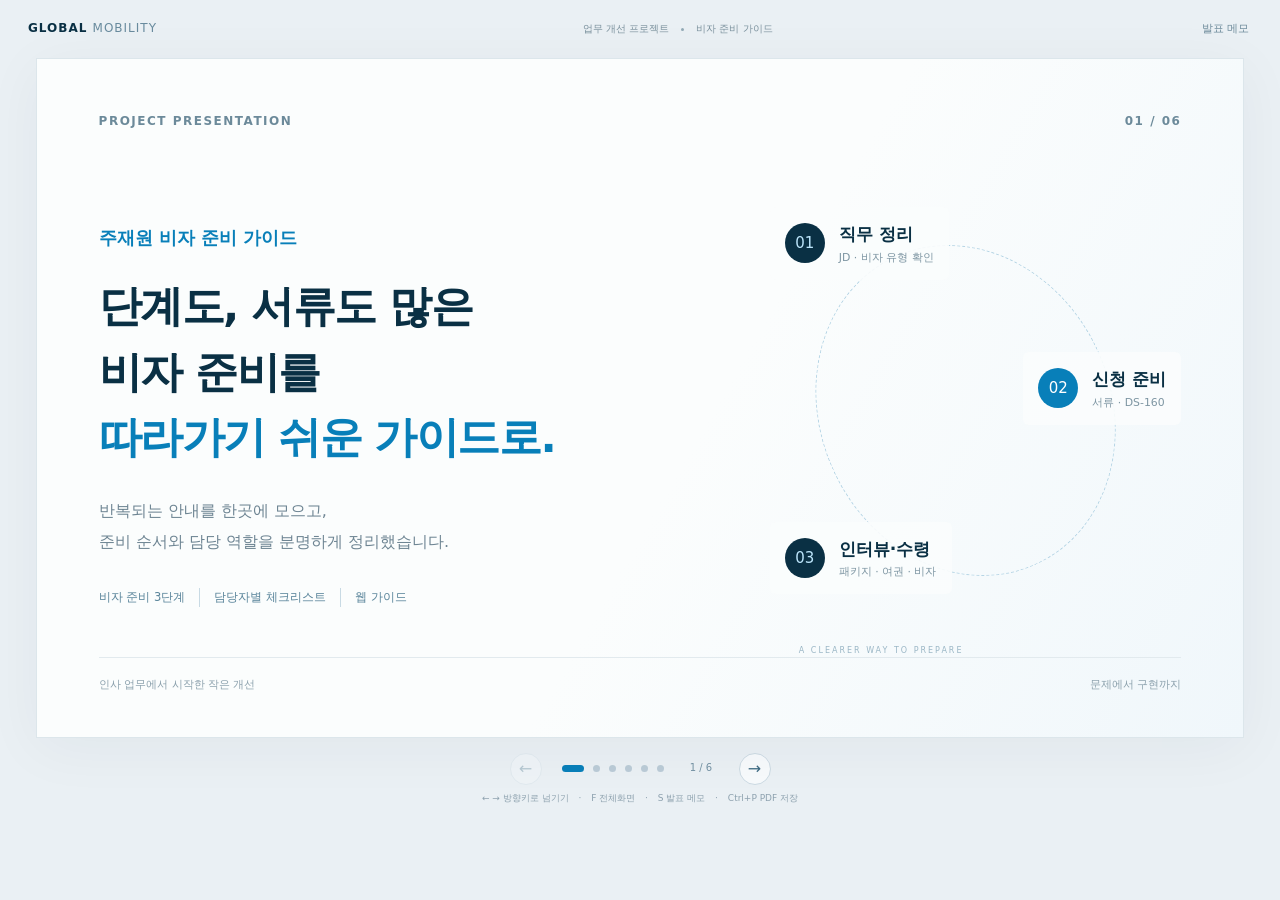
==== presentation/index.html @ 64a3f2ff "주재원 비자 준비 가이드 6장 웹 발표자료 제작" ====
<!doctype html>
<html lang="ko">
<head>
<meta charset="utf-8"><meta name="viewport" content="width=device-width,initial-scale=1">
<meta name="description" content="단계와 케이스가 많은 주재원 비자 준비를 순서와 역할이 보이는 가이드로 만든 과정. 6장 웹 발표자료.">
<title>주재원 비자 준비 가이드 · 프로젝트 발표</title>
<link rel="stylesheet" href="slides.css">
</head>
<body>
<a class="skip" href="#deck">발표 본문으로 이동</a>
<header class="masthead"><a href="#1" class="wordmark">GLOBAL <span>MOBILITY</span></a><span>업무 개선 프로젝트 <i></i> 비자 준비 가이드</span><button class="quiet" id="notesButton" type="button" aria-controls="speakerNotes" aria-expanded="false">발표 메모</button></header>
<main class="deck" id="deck" aria-label="주재원 비자 준비 가이드 발표자료">
 <section class="slide cover is-active" id="slide-1" aria-labelledby="title-1" data-title="과제 소개">
  <div class="slide-top"><span>PROJECT PRESENTATION</span><span>01 / 06</span></div>
  <div class="cover-layout"><div><p class="eyebrow">주재원 비자 준비 가이드</p><h1 id="title-1">단계도, 서류도 많은<br>비자 준비를<br><em>따라가기 쉬운 가이드로.</em></h1><p class="lead">반복되는 안내를 한곳에 모으고,<br>준비 순서와 담당 역할을 분명하게 정리했습니다.</p><div class="cover-tags"><span>비자 준비 3단계</span><span>담당자별 체크리스트</span><span>웹 가이드</span></div></div><div class="journey-art" aria-label="직무 정리에서 비자 수령까지"><div class="orbit"></div><div class="route-point point-one"><span>01</span><b>직무 정리</b><small>JD · 비자 유형 확인</small></div><div class="route-point point-two"><span>02</span><b>신청 준비</b><small>서류 · DS-160</small></div><div class="route-point point-three"><span>03</span><b>인터뷰·수령</b><small>패키지 · 여권 · 비자</small></div><span class="art-caption">A CLEARER WAY TO PREPARE</span></div></div>
  <footer class="slide-foot"><span>인사 업무에서 시작한 작은 개선</span><span>문제에서 구현까지</span></footer>
 </section>
 <section class="slide" id="slide-2" aria-labelledby="title-2" data-title="업무의 어려움">
  <div class="slide-top"><span>01 &nbsp; 과제 배경</span><span>02 / 06</span></div>
  <h2 id="title-2">단계도, 질문도,<br><em>케이스도 많았습니다.</em></h2><p class="subtitle">한 번 안내하는 것만으로 끝나기 어려운 업무였습니다.</p>
  <div class="problem-columns"><article><span class="large-number">01</span><h3>준비 단계가 많다</h3><p>직무 정리, 서류 발급, 신청서 작성,<br>예약과 인터뷰까지 이어집니다.</p><blockquote>“무엇부터 시작하면 되나요?”</blockquote></article><article><span class="large-number">02</span><h3>질문이 반복된다</h3><p>필요 서류와 준비 담당자,<br>다음 순서를 수시로 묻게 됩니다.</p><blockquote>“이 서류는 누가 준비하나요?”</blockquote></article><article><span class="large-number">03</span><h3>케이스마다 다르다</h3><p>가족동반, 비자 유형, 과거 이력에 따라<br>추가로 준비할 내용이 달라집니다.</p><blockquote>“제 경우에도 필요한가요?”</blockquote></article></div>
  <div class="takeaway"><span>출발점</span><p>매번 설명하던 내용을, 파견자가 먼저 찾아볼 수 있게 만들자.</p></div>
 </section>
 <section class="slide" id="slide-3" aria-labelledby="title-3" data-title="해결 방향">
  <div class="slide-top"><span>02 &nbsp; 해결 방향</span><span>03 / 06</span></div>
  <h2 id="title-3">공통 절차는 <em>순서대로,</em><br>준비 서류는 <em>역할별로.</em></h2>
  <div class="solution-flow"><article><span>STEP 01</span><h3>JD·비자 유형 확인</h3><p>업무와 역할부터 정리</p></article><b aria-hidden="true">→</b><article><span>STEP 02</span><h3>구비서류·신청서</h3><p>주체를 나누어 함께 준비</p></article><b aria-hidden="true">→</b><article><span>STEP 03</span><h3>인터뷰·비자 수령</h3><p>예약부터 수령까지 확인</p></article></div>
  <div class="role-map"><span class="role-heading">누가 준비하는지도 함께</span><div><strong>개인</strong><p>본인 서류·신청 정보</p></div><div><strong>회사·HR</strong><p>회사 자료·서명 조율</p></div><div><strong>변호사</strong><p>문서 초안·검토·패키지</p></div><div><strong>동반가족</strong><p>해당되는 추가 서류</p></div></div>
  <footer class="slide-foot"><span>안내를 읽는 데서, 준비를 진행하는 데로</span><span>순서 + 역할 + 체크</span></footer>
 </section>
 <section class="slide" id="slide-4" aria-labelledby="title-4" data-title="제작 과정">
  <div class="slide-top"><span>03 &nbsp; 제작 과정</span><span>04 / 06</span></div>
  <h2 id="title-4">실제 자료를 정리하고,<br><em>사용자 관점으로 다듬었습니다.</em></h2>
  <div class="build-timeline"><article><span>01</span><h3>자료 정리</h3><p>안내 이메일과 비자 구비서류에서<br>공통 절차·준비 항목 추출</p><small>개인정보와 금전 수치 제외</small></article><article><span>02</span><h3>범위 좁히기</h3><p>전체 온보딩에서<br>비자 준비에 먼저 집중</p><small>핵심 3단계로 구성</small></article><article><span>03</span><h3>화면 구현</h3><p>단계 이동, 역할별 체크리스트,<br>전체보기 문서 연결</p><small>HTML · CSS 기반 가이드</small></article><article><span>04</span><h3>피드백 반영</h3><p>불필요한 설명을 줄이고<br>바로 행동할 수 있는 내용 보완</p><small>본문이 직접 보이는 구조로 개선</small></article></div>
  <div class="tool-row"><span>활용 도구</span><b>ChatGPT Codex</b><b>GitHub</b><b>HTML · CSS · JavaScript</b><p>작게 만들고 확인하며 수정하는 방식으로 진행했습니다.</p></div>
 </section>
 <section class="slide result-slide" id="slide-5" aria-labelledby="title-5" data-title="구현 결과">
  <div class="slide-top"><span>04 &nbsp; 구현 결과</span><span>05 / 06</span></div>
  <h2 id="title-5">순서를 확인하고, <em>내 준비 항목을 체크합니다.</em></h2><p class="subtitle">실제 구현 화면에서 발췌했습니다. 화면을 누르면 크게 볼 수 있습니다.</p>
  <div class="demo-pair"><figure><button type="button" class="demo-preview" data-demo="stage" aria-label="준비 순서 화면 크게 보기"><div class="frame-shell"><iframe src="examples/stage.html" title="실제 구현 화면 발췌: 비자 준비 단계" tabindex="-1" loading="eager"></iframe></div><span class="zoom-hint">화면 확대 ↗</span></button><figcaption><span>01</span><div><strong>무엇부터 할지 확인</strong><p>3단계와 지금 해야 할 일을 함께 안내</p></div></figcaption></figure><figure><button type="button" class="demo-preview" data-demo="checklist" aria-label="담당자별 체크리스트 화면 크게 보기"><div class="frame-shell"><iframe src="examples/checklist.html" title="실제 구현 화면 발췌: 담당자별 서류 체크리스트" tabindex="-1" loading="eager"></iframe></div><span class="zoom-hint">화면 확대 ↗</span></button><figcaption><span>02</span><div><strong>누가 준비할지 구분</strong><p>개인·회사/HR·변호사·가족 항목별 체크</p></div></figcaption></figure></div>
  <div class="result-summary"><span>현재 구현</span><b>비자 준비 3단계</b><b>44개 체크 항목</b><b>전체보기 문서</b><small>문의 감소·시간 절감 효과는 시범 사용 후 확인할 계획입니다.</small></div>
 </section>
 <section class="slide final-slide" id="slide-6" aria-labelledby="title-6" data-title="배운 점과 다음 단계">
  <div class="slide-top"><span>05 &nbsp; 배운 점과 다음 단계</span><span>06 / 06</span></div>
  <h2 id="title-6">정보를 많이 담는 것보다,<br><em>다음 행동이 보이는 안내.</em></h2>
  <div class="closing-layout"><section><p class="section-kicker">이번에 배운 점</p><h3>사용자가 찾는 것은<br>“그래서 무엇을 하면 되나요?”</h3><p>범위를 좁히고, 순서와 담당 역할을 구분하니<br>안내의 목적과 화면 구성이 명확해졌습니다.</p></section><section><p class="section-kicker">앞으로의 활용</p><ol class="next-plan"><li><span>1</span><div><h3>담당자 내용 검토</h3><p>실제 운영 절차와 준비 주체 확인</p></div></li><li><span>2</span><div><h3>실제 파견자 시범 사용</h3><p>막히는 단계와 반복 질문 수집</p></div></li><li><span>3</span><div><h3>FAQ·양식·케이스별 안내 보완</h3><p>필요한 자료를 바로 찾도록 연결</p></div></li></ol></section></div>
  <div class="takeaway"><span>다음 검증</span><p>반복 문의 · 준비 누락 · 필요한 정보를 찾는 시간</p></div>
 </section>
</main>
<nav class="deck-controls" aria-label="발표자료 이동"><button id="prev" class="control-arrow" type="button" aria-label="이전 장">←</button><div id="slideDots" class="dots"></div><span id="slideCounter" aria-live="polite">1 / 6</span><button id="next" class="control-arrow" type="button" aria-label="다음 장">→</button></nav>
<p class="keyboard-help">← → 방향키로 넘기기 <span>·</span> F 전체화면 <span>·</span> S 발표 메모 <span>·</span> Ctrl+P PDF 저장</p>
<aside class="speaker-notes" id="speakerNotes" aria-label="발표자 메모" hidden><div><strong id="notesTitle">발표 메모</strong><button type="button" id="closeNotes" class="quiet" aria-label="발표 메모 닫기">닫기 ×</button></div><p id="notesText"></p></aside>
<dialog id="demoDialog" aria-label="홈페이지 구현 화면 확대"><div class="dialog-toolbar"><strong id="demoTitle">구현 화면 발췌</strong><button id="closeDemo" type="button">닫기 ×</button></div><iframe id="demoFrame" title="확대한 구현 화면"></iframe></dialog>
<script src="slides.js" defer></script>
</body></html>
---- presentation/slides.css ----
:root{--navy:#0a3044;--blue:#087fb9;--ink:#153b50;--muted:#6c8290;--line:#dae5eb;--paper:#fbfdfd;--pale:#edf6fb}*{box-sizing:border-box}body{margin:0;font-family:"Malgun Gothic","맑은 고딕",system-ui,sans-serif;background:#eaf0f4;color:var(--ink);line-height:1.65}a{color:inherit}button{font:inherit;cursor:pointer}button:disabled{cursor:default;opacity:.3}button:focus-visible,a:focus-visible{outline:3px solid #e4ad45;outline-offset:4px}h1,h2,h3,p,figure{margin:0}.skip{position:fixed;top:-80px;left:15px;z-index:20;background:#fff;padding:10px}.skip:focus{top:10px}.masthead{max-width:1432px;margin:0 auto;display:flex;align-items:center;gap:20px;justify-content:space-between;padding:17px 28px;font-size:10px;color:#7b919d}.wordmark{text-decoration:none;font-size:12px;font-weight:700;letter-spacing:1px;color:var(--navy)}.wordmark span{font-weight:400;color:#698b9e}.masthead>span{display:flex;align-items:center;gap:12px}.masthead i{width:3px;height:3px;background:#93aab6;border-radius:50%}.quiet{background:none;border:0;color:#6e8b9b;padding:3px;font-size:11px}.deck{width:min(calc(100vw - 72px),1420px);margin:0 auto}.slide{position:relative;aspect-ratio:16/9;padding:4.4% 5.1% 3.5%;background:var(--paper);box-shadow:0 10px 55px #0a30440c;display:flex;flex-direction:column;overflow:visible;margin-bottom:25px;border:1px solid #dce6eb}.js-deck .deck{width:min(calc(100vw - 72px),calc((100vh - 148px)*16/9),1420px)}.js-deck .slide{display:none;margin-bottom:0}.js-deck .slide.is-active{display:flex}.slide-top{display:flex;justify-content:space-between;gap:15px;font-size:clamp(8px,1vw,12px);letter-spacing:1.5px;color:#6c8a9a;margin-bottom:3.8%;font-weight:600}.slide h2{font-size:clamp(23px,3.2vw,46px);line-height:1.42;font-weight:700;letter-spacing:-1.4px;color:var(--navy)}em{font-style:normal;color:var(--blue)}.subtitle{font-size:clamp(10px,1.15vw,16px);color:var(--muted);margin-top:1.1%}.cover{background:linear-gradient(120deg,#fbfdfd 0%,#fbfdfd 55%,#f0f7fb 100%)}.cover-layout{display:grid;grid-template-columns:1.5fr 1fr;gap:4%;align-items:center;flex:1}.eyebrow{font-size:clamp(11px,1.4vw,18px);color:var(--blue);margin-bottom:3.5%;font-weight:700}.cover h1{font-size:clamp(25px,3.35vw,48px);line-height:1.52;letter-spacing:-1.5px;color:var(--navy)}.lead{font-size:clamp(11px,1.25vw,17px);color:#6e8593;line-height:1.95;margin-top:4%}.cover-tags{display:flex;gap:14px;margin-top:5%;font-size:clamp(8px,.9vw,12px);color:#59849a}.cover-tags span+span{border-left:1px solid #c8dae4;padding-left:14px}.slide-foot{display:flex;justify-content:space-between;gap:15px;font-size:clamp(8px,.85vw,11px);color:#8ba0ac;border-top:1px solid #e2eaee;padding-top:1.7%;margin-top:auto}.journey-art{align-self:stretch;position:relative;min-height:300px}.orbit{position:absolute;left:13%;top:14%;width:70%;height:70%;border:1px dashed #b6d5e5;border-radius:50%;transform:rotate(-25deg)}.route-point{position:absolute;display:grid;grid-template-columns:42px 1fr;column-gap:12px;color:var(--navy);background:#fbfdfde6;padding:13px 15px;border-radius:6px}.route-point span{grid-row:span 2;display:grid;place-items:center;background:var(--navy);color:#bce5fb;font-size:15px;border-radius:50%;width:40px;height:40px;align-self:center}.route-point b{font-size:clamp(11px,1.35vw,18px)}.route-point small{font-size:clamp(8px,.85vw,11px);color:#7d95a2;white-space:nowrap}.point-one{top:7%;left:1%}.point-two{top:37%;right:0}.point-three{bottom:13%;left:1%}.point-two span{background:var(--blue);color:white}.art-caption{position:absolute;bottom:0;left:8%;font-size:8px;letter-spacing:2px;color:#9bb7c6}.problem-columns{display:grid;grid-template-columns:repeat(3,1fr);gap:4%;margin-top:5%;flex:1}.problem-columns article{border-top:2px solid #c4dce8;padding-top:6%}.large-number{font-size:clamp(16px,2.2vw,31px);color:#a6c4d5;font-weight:300}.problem-columns h3{font-size:clamp(14px,1.8vw,24px);margin-top:4%;margin-bottom:7%;letter-spacing:-.6px}.problem-columns p{font-size:clamp(10px,1.15vw,16px);color:var(--muted);line-height:1.95}.problem-columns blockquote{margin:10% 0 0;font-size:clamp(10px,1.1vw,15px);color:#3b7492}.takeaway{display:flex;gap:24px;align-items:center;border-top:1px solid #dae7ee;padding-top:2.4%;margin-top:auto;font-size:clamp(11px,1.35vw,18px)}.takeaway>span{font-size:clamp(9px,.9vw,12px);color:var(--blue);white-space:nowrap;font-weight:700}.takeaway p{font-weight:500;letter-spacing:-.3px}.solution-flow{display:grid;grid-template-columns:1fr 28px 1fr 28px 1fr;gap:2%;margin-top:5%;align-items:center}.solution-flow>article{padding:7% 0 9%;border-bottom:2px solid #8abbd6}.solution-flow span{font-size:clamp(8px,.9vw,12px);letter-spacing:1px;color:var(--blue)}.solution-flow h3{font-size:clamp(13px,1.7vw,23px);margin-top:4%;margin-bottom:3%;letter-spacing:-.6px}.solution-flow p{font-size:clamp(10px,1.1vw,15px);color:var(--muted)}.solution-flow>b{font-size:20px;font-weight:400;color:#92b8cc}.role-map{display:grid;grid-template-columns:1.1fr repeat(4,1fr);gap:3%;margin:4% 0;align-items:center}.role-heading{font-size:clamp(10px,1vw,14px);color:#6d8c9e;max-width:95px}.role-map strong{font-size:clamp(12px,1.5vw,20px)}.role-map p{font-size:clamp(8px,.95vw,13px);margin-top:6px;color:var(--muted)}.build-timeline{display:grid;grid-template-columns:repeat(4,1fr);gap:2.5%;margin-top:5.5%;flex:1}.build-timeline article{border-top:1px solid #bcd1dd;padding-top:8%;position:relative}.build-timeline article:before{content:'';position:absolute;top:-4px;left:0;background:var(--blue);border:3px solid #d3e7f3;width:9px;height:9px;border-radius:50%}.build-timeline article>span{color:#93b9cd;font-size:clamp(14px,1.9vw,26px)}.build-timeline h3{font-size:clamp(14px,1.65vw,23px);margin:6% 0 8%}.build-timeline p{font-size:clamp(9px,1.05vw,14px);line-height:1.95;color:#5d7e91}.build-timeline small{font-size:clamp(8px,.85vw,12px);color:#8da3b0;display:block;margin-top:10%}.tool-row{display:flex;align-items:center;gap:15px;font-size:clamp(8px,.9vw,12px);border-top:1px solid var(--line);padding-top:2.2%;margin-top:auto;flex-wrap:wrap}.tool-row>span{color:var(--blue)}.tool-row b{font-weight:500;color:#5b7c90}.tool-row p{flex-basis:100%;font-size:clamp(9px,1vw,13px);color:#8c9faa;margin-top:-7px}.result-slide h2{font-size:clamp(21px,2.65vw,38px)}.result-slide .slide-top{margin-bottom:2%}.result-slide .subtitle{font-size:clamp(9px,1vw,13px)}.demo-pair{display:grid;grid-template-columns:1fr 1fr;gap:3%;margin-top:2.8%;margin-bottom:2%}.demo-preview{position:relative;display:block;width:100%;border:1px solid #cbdce7;background:#f4f8fb;border-radius:5px;padding:0;overflow:hidden;aspect-ratio:16/9;cursor:zoom-in}.frame-shell{position:absolute;inset:0;overflow:hidden}.frame-shell iframe{width:1140px;height:900px;position:absolute;top:0;left:0;border:0;transform-origin:top left;pointer-events:none}.zoom-hint{position:absolute;right:10px;bottom:9px;font-size:9px;color:#286685;background:#ffffffed;padding:3px 8px;border-radius:3px}.demo-pair figcaption{display:flex;gap:12px;align-items:flex-start;margin-top:3%}.demo-pair figcaption>span{color:var(--blue);font-size:clamp(10px,1.15vw,16px);padding-top:2px}.demo-pair strong{font-size:clamp(12px,1.4vw,19px)}.demo-pair figcaption p{font-size:clamp(9px,1vw,13px);color:var(--muted);margin-top:5px}.result-summary{border-top:1px solid var(--line);padding-top:2%;display:flex;gap:20px;align-items:center;flex-wrap:wrap;margin-top:auto;font-size:clamp(9px,1vw,14px)}.result-summary>span{color:var(--blue);font-size:.85em}.result-summary b{font-weight:500;color:#3c657d}.result-summary small{flex-basis:100%;color:#8a9fac;font-size:.8em;margin-top:-12px}.closing-layout{display:grid;grid-template-columns:1.05fr 1fr;gap:10%;margin-top:5%;flex:1}.section-kicker{font-size:clamp(9px,.95vw,13px);color:var(--blue);margin-bottom:7%}.closing-layout>section:first-child h3{font-size:clamp(17px,2.1vw,29px);line-height:1.7;letter-spacing:-.8px}.closing-layout>section:first-child>p:last-child{font-size:clamp(10px,1.1vw,15px);color:var(--muted);line-height:1.95;margin-top:5%}.next-plan{list-style:none;padding:0;margin:0}.next-plan li{display:flex;gap:14px;margin:0 0 6%;align-items:flex-start}.next-plan span{font-size:12px;display:grid;place-items:center;width:28px;height:28px;border-radius:50%;border:1px solid #c4dae7;color:var(--blue);flex-shrink:0;margin-top:2px}.next-plan h3{font-size:clamp(12px,1.4vw,19px)}.next-plan p{font-size:clamp(9px,1vw,13px);color:var(--muted);margin-top:5px}.deck-controls{display:flex;align-items:center;justify-content:center;gap:20px;margin:15px auto 6px}.control-arrow{border:1px solid #ccdae3;background:#f7fafc;border-radius:50%;width:32px;height:32px;color:#3e6b83;line-height:1}.dots{display:flex;gap:9px}.dot{border:0;width:7px;height:7px;border-radius:50%;padding:0;background:#bacbd7}.dot[aria-current=true]{background:var(--blue);width:22px;border-radius:7px}.deck-controls>span{font-size:10px;color:#7290a2;min-width:35px;text-align:center}.keyboard-help{text-align:center;color:#8da1ae;font-size:9px;margin-bottom:12px}.keyboard-help span{margin:0 7px}.speaker-notes{position:fixed;bottom:10px;right:20px;width:min(560px,calc(100vw - 40px));background:#fff;border:1px solid #ccdce6;border-radius:10px;box-shadow:0 8px 60px #082b4540;z-index:20;padding:20px 23px}.speaker-notes>div{display:flex;justify-content:space-between;gap:20px;font-size:14px;margin-bottom:10px}.speaker-notes>p{font-size:13px;color:#5c7688;line-height:1.95}dialog{border:0;border-radius:10px;padding:0;width:min(1240px,95vw);height:min(900px,93vh);box-shadow:0 20px 100px #00172250;background:white}dialog::backdrop{background:#052a40c9;backdrop-filter:blur(4px)}.dialog-toolbar{height:52px;display:flex;align-items:center;justify-content:space-between;padding:0 20px;border-bottom:1px solid var(--line);font-size:13px}.dialog-toolbar button{border:0;background:none;color:#5b7f94;font-size:12px}dialog>iframe{width:100%;height:calc(100% - 52px);border:0}[hidden]{display:none!important}
@media(max-width:900px){.masthead{padding:13px 20px}.masthead>span{display:none}.deck,.js-deck .deck{width:calc(100vw - 30px)}.slide,.js-deck .slide{min-height:calc((100vw - 30px)*.5625);aspect-ratio:16/9;padding:4% 5%}.journey-art{min-height:180px}.route-point{padding:8px;grid-template-columns:27px 1fr;column-gap:8px}.route-point span{width:26px;height:26px;font-size:10px}.art-caption{display:none}.cover h1{font-size:clamp(23px,3.3vw,35px)}.problem-columns{margin-top:3%}.problem-columns blockquote{margin-top:7%}.tool-row{gap:10px}.next-plan span{width:21px;height:21px;font-size:10px}.next-plan li{gap:9px}.result-summary{gap:12px}.result-summary small{margin-top:-6px}}
@media(max-width:600px){.masthead{padding:14px 16px}.deck,.js-deck .deck{width:calc(100vw - 22px)}.slide,.js-deck .slide{aspect-ratio:auto;min-height:calc(100svh - 142px);padding:24px 23px}.slide-top{font-size:8px;margin-bottom:25px}.slide h2{font-size:27px;letter-spacing:-.8px}.cover-layout{display:block}.cover h1{font-size:30px;line-height:1.55}.eyebrow{font-size:13px;margin-bottom:15px}.lead{font-size:13px;margin-top:20px}.journey-art{display:none}.cover-tags{font-size:10px;gap:10px;margin-top:27px}.cover-tags span+span{padding-left:10px}.slide-foot{font-size:8px;margin-top:30px;padding-top:15px}.problem-columns{display:block;margin-top:20px}.problem-columns article{padding-top:10px;margin:13px 0 20px;position:relative;padding-left:40px}.large-number{position:absolute;top:12px;left:0;font-size:20px}.problem-columns h3{font-size:17px;margin:0 0 6px}.problem-columns p{font-size:12px}.problem-columns br{display:none}.problem-columns blockquote{font-size:11px;margin-top:7px}.takeaway{gap:13px;margin-top:15px;padding-top:17px;font-size:12px}.takeaway>span{font-size:10px}.subtitle{font-size:12px;margin-top:12px}.solution-flow{grid-template-columns:1fr;margin-top:24px;gap:0}.solution-flow>article{padding:10px 0;border-bottom:1px solid var(--line)}.solution-flow>b{display:none}.solution-flow article span{font-size:9px}.solution-flow h3{font-size:17px;margin:2px 0 3px}.solution-flow p{font-size:11px}.role-map{grid-template-columns:1fr 1fr;gap:15px;margin-top:24px;margin-bottom:15px}.role-heading{grid-column:1/-1;max-width:none;font-size:11px}.role-map strong{font-size:14px}.role-map p{font-size:10px}.build-timeline{grid-template-columns:1fr 1fr;gap:22px 17px;margin-top:27px}.build-timeline h3{font-size:17px}.build-timeline p{font-size:11px}.build-timeline br{display:none}.build-timeline small{font-size:9px}.build-timeline article>span{font-size:20px}.tool-row{font-size:9px;margin-top:24px;padding-top:16px}.tool-row p{font-size:10px;line-height:1.8;margin-top:0}.demo-pair{display:block;margin:20px 0}.demo-pair figure+figure{margin-top:20px}.demo-pair figcaption{margin-top:10px}.demo-pair strong{font-size:14px}.demo-pair figcaption p{font-size:11px}.result-summary{font-size:10px;gap:9px;margin-top:0;padding-top:13px}.result-summary small{font-size:9px;margin-top:0}.closing-layout{grid-template-columns:1fr;gap:24px;margin-top:25px}.section-kicker{font-size:10px;margin-bottom:12px}.closing-layout>section:first-child h3{font-size:20px}.closing-layout>section:first-child>p:last-child{font-size:12px;margin-top:12px}.next-plan h3{font-size:14px}.next-plan p{font-size:11px}.next-plan li{margin-bottom:16px}.deck-controls{gap:15px;margin-top:13px}.keyboard-help{font-size:8px}.speaker-notes>p{font-size:12px}}
@media(prefers-reduced-motion:reduce){*{scroll-behavior:auto!important}}
@media print{@page{size:A4 landscape;margin:0}body{background:white}.masthead,.deck-controls,.keyboard-help,.speaker-notes,dialog{display:none!important}.deck,.js-deck .deck{width:297mm;margin:0}.slide,.js-deck .slide,.js-deck .slide.is-active{display:flex!important;aspect-ratio:auto;width:297mm;height:210mm;min-height:0;padding:17mm 20mm;box-shadow:none;border:0;margin:0;break-after:page}.slide:last-child{break-after:auto}.slide h2{font-size:30pt}.cover h1{font-size:32pt}.slide-top{font-size:9pt}.subtitle,.lead{font-size:12pt}.frame-shell iframe{transform:scale(.37)!important}.zoom-hint{display:none}.demo-preview{pointer-events:none}.problem-columns h3,.solution-flow h3,.build-timeline h3{font-size:18pt}.problem-columns p,.solution-flow p,.build-timeline p{font-size:11pt}.slide-foot{font-size:9pt}}
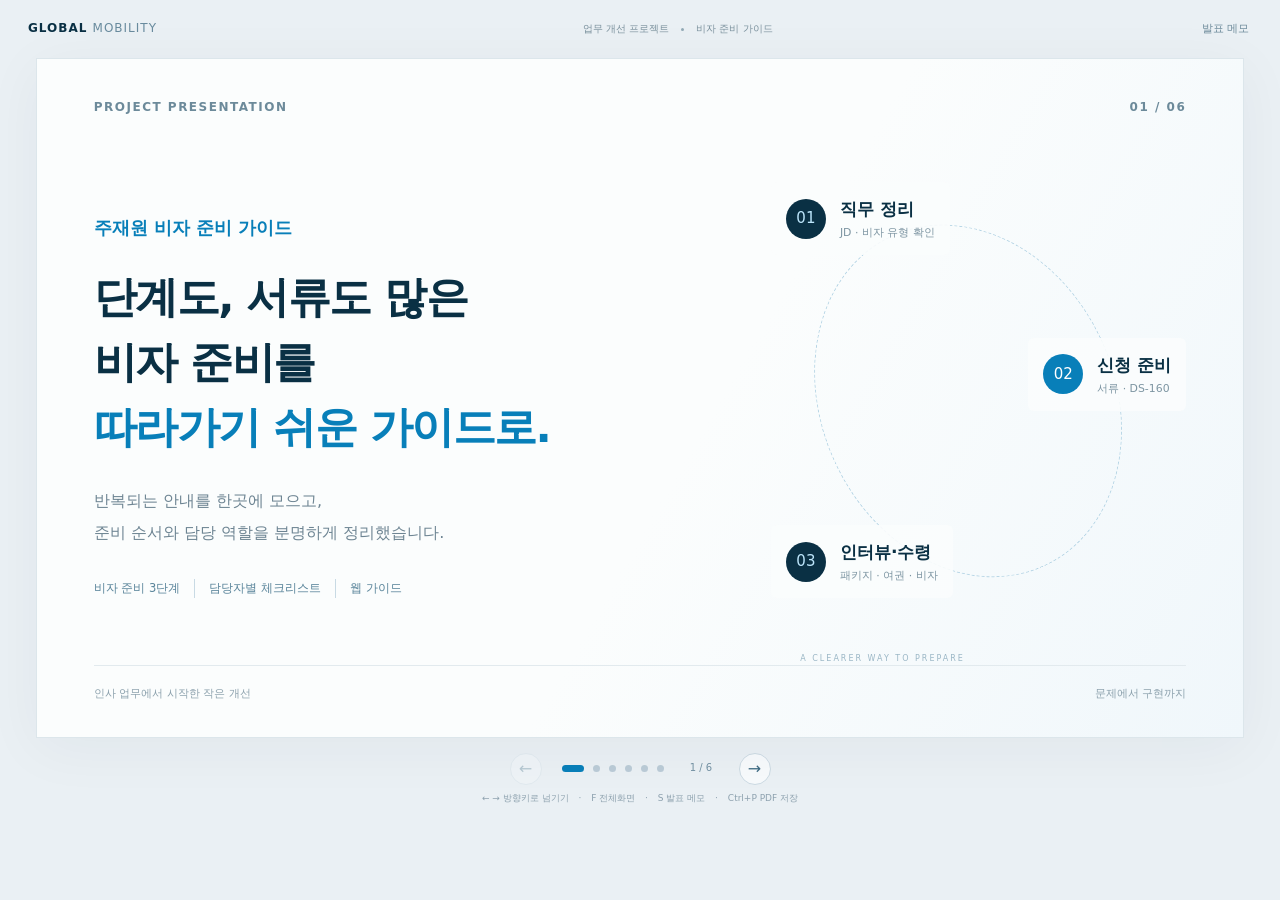
==== commit 4c48fadb: "발표 스타일과 동작 파일의 최신 버전 연결" ====
--- a/presentation/index.html
+++ b/presentation/index.html
@@ -4,7 +4,7 @@
 <meta charset="utf-8"><meta name="viewport" content="width=device-width,initial-scale=1">
 <meta name="description" content="단계와 케이스가 많은 주재원 비자 준비를 순서와 역할이 보이는 가이드로 만든 과정. 6장 웹 발표자료.">
 <title>주재원 비자 준비 가이드 · 프로젝트 발표</title>
-<link rel="stylesheet" href="slides.css">
+<link rel="stylesheet" href="slides.css?v=20261125-2">
 </head>
 <body>
 <a class="skip" href="#deck">발표 본문으로 이동</a>
@@ -51,5 +51,5 @@
 <p class="keyboard-help">← → 방향키로 넘기기 <span>·</span> F 전체화면 <span>·</span> S 발표 메모 <span>·</span> Ctrl+P PDF 저장</p>
 <aside class="speaker-notes" id="speakerNotes" aria-label="발표자 메모" hidden><div><strong id="notesTitle">발표 메모</strong><button type="button" id="closeNotes" class="quiet" aria-label="발표 메모 닫기">닫기 ×</button></div><p id="notesText"></p></aside>
 <dialog id="demoDialog" aria-label="홈페이지 구현 화면 확대"><div class="dialog-toolbar"><strong id="demoTitle">구현 화면 발췌</strong><button id="closeDemo" type="button">닫기 ×</button></div><iframe id="demoFrame" title="확대한 구현 화면"></iframe></dialog>
-<script src="slides.js" defer></script>
+<script src="slides.js?v=20261125-2" defer></script>
 </body></html>
--- a/presentation/slides.css
+++ b/presentation/slides.css
@@ -3,3 +3,7 @@
 @media(max-width:600px){.masthead{padding:14px 16px}.deck,.js-deck .deck{width:calc(100vw - 22px)}.slide,.js-deck .slide{aspect-ratio:auto;min-height:calc(100svh - 142px);padding:24px 23px}.slide-top{font-size:8px;margin-bottom:25px}.slide h2{font-size:27px;letter-spacing:-.8px}.cover-layout{display:block}.cover h1{font-size:30px;line-height:1.55}.eyebrow{font-size:13px;margin-bottom:15px}.lead{font-size:13px;margin-top:20px}.journey-art{display:none}.cover-tags{font-size:10px;gap:10px;margin-top:27px}.cover-tags span+span{padding-left:10px}.slide-foot{font-size:8px;margin-top:30px;padding-top:15px}.problem-columns{display:block;margin-top:20px}.problem-columns article{padding-top:10px;margin:13px 0 20px;position:relative;padding-left:40px}.large-number{position:absolute;top:12px;left:0;font-size:20px}.problem-columns h3{font-size:17px;margin:0 0 6px}.problem-columns p{font-size:12px}.problem-columns br{display:none}.problem-columns blockquote{font-size:11px;margin-top:7px}.takeaway{gap:13px;margin-top:15px;padding-top:17px;font-size:12px}.takeaway>span{font-size:10px}.subtitle{font-size:12px;margin-top:12px}.solution-flow{grid-template-columns:1fr;margin-top:24px;gap:0}.solution-flow>article{padding:10px 0;border-bottom:1px solid var(--line)}.solution-flow>b{display:none}.solution-flow article span{font-size:9px}.solution-flow h3{font-size:17px;margin:2px 0 3px}.solution-flow p{font-size:11px}.role-map{grid-template-columns:1fr 1fr;gap:15px;margin-top:24px;margin-bottom:15px}.role-heading{grid-column:1/-1;max-width:none;font-size:11px}.role-map strong{font-size:14px}.role-map p{font-size:10px}.build-timeline{grid-template-columns:1fr 1fr;gap:22px 17px;margin-top:27px}.build-timeline h3{font-size:17px}.build-timeline p{font-size:11px}.build-timeline br{display:none}.build-timeline small{font-size:9px}.build-timeline article>span{font-size:20px}.tool-row{font-size:9px;margin-top:24px;padding-top:16px}.tool-row p{font-size:10px;line-height:1.8;margin-top:0}.demo-pair{display:block;margin:20px 0}.demo-pair figure+figure{margin-top:20px}.demo-pair figcaption{margin-top:10px}.demo-pair strong{font-size:14px}.demo-pair figcaption p{font-size:11px}.result-summary{font-size:10px;gap:9px;margin-top:0;padding-top:13px}.result-summary small{font-size:9px;margin-top:0}.closing-layout{grid-template-columns:1fr;gap:24px;margin-top:25px}.section-kicker{font-size:10px;margin-bottom:12px}.closing-layout>section:first-child h3{font-size:20px}.closing-layout>section:first-child>p:last-child{font-size:12px;margin-top:12px}.next-plan h3{font-size:14px}.next-plan p{font-size:11px}.next-plan li{margin-bottom:16px}.deck-controls{gap:15px;margin-top:13px}.keyboard-help{font-size:8px}.speaker-notes>p{font-size:12px}}
 @media(prefers-reduced-motion:reduce){*{scroll-behavior:auto!important}}
 @media print{@page{size:A4 landscape;margin:0}body{background:white}.masthead,.deck-controls,.keyboard-help,.speaker-notes,dialog{display:none!important}.deck,.js-deck .deck{width:297mm;margin:0}.slide,.js-deck .slide,.js-deck .slide.is-active{display:flex!important;aspect-ratio:auto;width:297mm;height:210mm;min-height:0;padding:17mm 20mm;box-shadow:none;border:0;margin:0;break-after:page}.slide:last-child{break-after:auto}.slide h2{font-size:30pt}.cover h1{font-size:32pt}.slide-top{font-size:9pt}.subtitle,.lead{font-size:12pt}.frame-shell iframe{transform:scale(.37)!important}.zoom-hint{display:none}.demo-preview{pointer-events:none}.problem-columns h3,.solution-flow h3,.build-timeline h3{font-size:18pt}.problem-columns p,.solution-flow p,.build-timeline p{font-size:11pt}.slide-foot{font-size:9pt}}
+
+@media screen and (min-width:901px){
+ .slide{padding:3.2% 4.7% 2.8%}.slide-top{margin-bottom:2.6%}.slide h2{font-size:clamp(23px,2.85vw,41px);line-height:1.35}.cover h1{font-size:clamp(25px,3.35vw,48px)}.problem-columns{margin-top:2.6%}.problem-columns article{padding-top:3%}.large-number{font-size:clamp(16px,1.8vw,25px);line-height:1.2}.problem-columns h3{font-size:clamp(14px,1.6vw,22px);margin:10px 0 12px}.problem-columns p{font-size:clamp(10px,1.08vw,15px);line-height:1.85}.problem-columns blockquote{font-size:clamp(10px,1.02vw,14px);line-height:1.6;margin:14px 0 0}.build-timeline{margin-top:4%}.build-timeline h3{margin:4% 0 6%}.build-timeline small{margin-top:6%}.demo-pair{margin-top:2%}.closing-layout{margin-top:3.5%}.next-plan li{margin-bottom:4%}
+}
